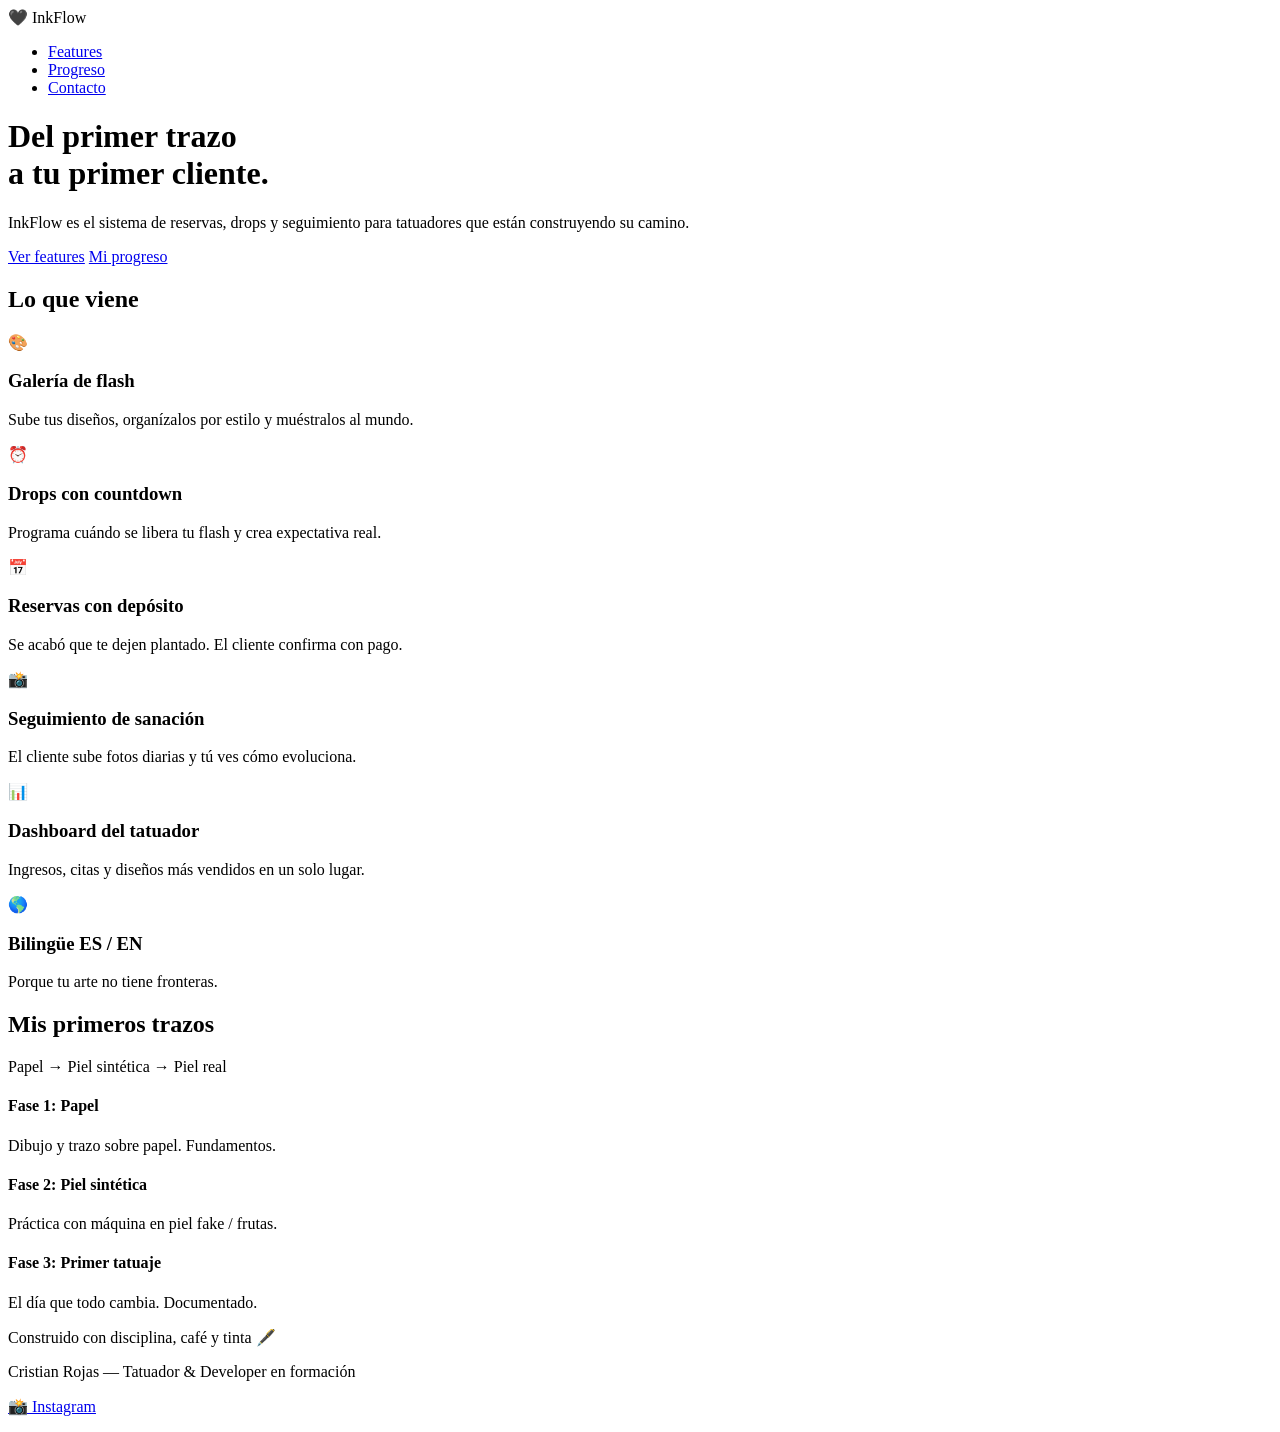
==== index.html @ c4657216 "Add Instagram link to footer" ====
<!DOCTYPE html>
<html lang="es">
<head>
  <meta charset="UTF-8">
  <meta name="viewport" content="width=device-width, initial-scale=1.0">
  <title>InkFlow — Reservas y drops para tatuadores</title>
 <link rel="stylesheet" href="styles.css">
</head>
<body>

  <!-- NAVEGACIÓN -->
  <nav class="nav">
    <div class="nav__logo">🖤 InkFlow</div>
    <ul class="nav__links">
      <li><a href="#features">Features</a></li>
      <li><a href="#trazo">Progreso</a></li>
      <li><a href="#contacto">Contacto</a></li>
    </ul>
  </nav>

  <!-- HERO -->
  <header class="hero">
    <h1 class="hero__title">Del primer trazo<br>a tu primer cliente.</h1>
    <p class="hero__subtitle">
      InkFlow es el sistema de reservas, drops y seguimiento para tatuadores
      que están construyendo su camino.
    </p>
    <div class="hero__buttons">
      <a href="#features" class="btn btn--primary">Ver features</a>
      <a href="#trazo" class="btn btn--ghost">Mi progreso</a>
    </div>
  </header>

  <!-- FEATURES -->
  <section class="features" id="features">
    <h2 class="section-title">Lo que viene</h2>
    <div class="features__grid">
      <article class="card">
        <div class="card__icon">🎨</div>
        <h3>Galería de flash</h3>
        <p>Sube tus diseños, organízalos por estilo y muéstralos al mundo.</p>
      </article>
      <article class="card">
        <div class="card__icon">⏰</div>
        <h3>Drops con countdown</h3>
        <p>Programa cuándo se libera tu flash y crea expectativa real.</p>
      </article>
      <article class="card">
        <div class="card__icon">📅</div>
        <h3>Reservas con depósito</h3>
        <p>Se acabó que te dejen plantado. El cliente confirma con pago.</p>
      </article>
      <article class="card">
        <div class="card__icon">📸</div>
        <h3>Seguimiento de sanación</h3>
        <p>El cliente sube fotos diarias y tú ves cómo evoluciona.</p>
      </article>
      <article class="card">
        <div class="card__icon">📊</div>
        <h3>Dashboard del tatuador</h3>
        <p>Ingresos, citas y diseños más vendidos en un solo lugar.</p>
      </article>
      <article class="card">
        <div class="card__icon">🌎</div>
        <h3>Bilingüe ES / EN</h3>
        <p>Porque tu arte no tiene fronteras.</p>
      </article>
    </div>
  </section>

  <!-- TIMELINE DE PROGRESO -->
  <section class="timeline" id="trazo">
    <h2 class="section-title">Mis primeros trazos</h2>
    <p class="section-subtitle">Papel → Piel sintética → Piel real</p>
    <div class="timeline__container">
      <div class="timeline__item timeline__item--active">
        <span class="timeline__dot"></span>
        <h4>Fase 1: Papel</h4>
        <p>Dibujo y trazo sobre papel. Fundamentos.</p>
      </div>
      <div class="timeline__item">
        <span class="timeline__dot"></span>
        <h4>Fase 2: Piel sintética</h4>
        <p>Práctica con máquina en piel fake / frutas.</p>
      </div>
      <div class="timeline__item">
        <span class="timeline__dot"></span>
        <h4>Fase 3: Primer tatuaje</h4>
        <p>El día que todo cambia. Documentado.</p>
      </div>
    </div>
  </section>

  <!-- FOOTER -->
  <footer class="footer" id="contacto">
    <p>Construido con disciplina, café y tinta 🖋️</p>
    <p class="footer__author">Cristian Rojas — Tatuador & Developer en formación</p>
      <p class="footer__social">
    <a href="https://www.instagram.com/cristian_rojas328/?__pwa=1#" target="_blank">📸 Instagram</a>
  </p>
  </footer>

  <script src="js/main.js"></script>
</body>
</html>
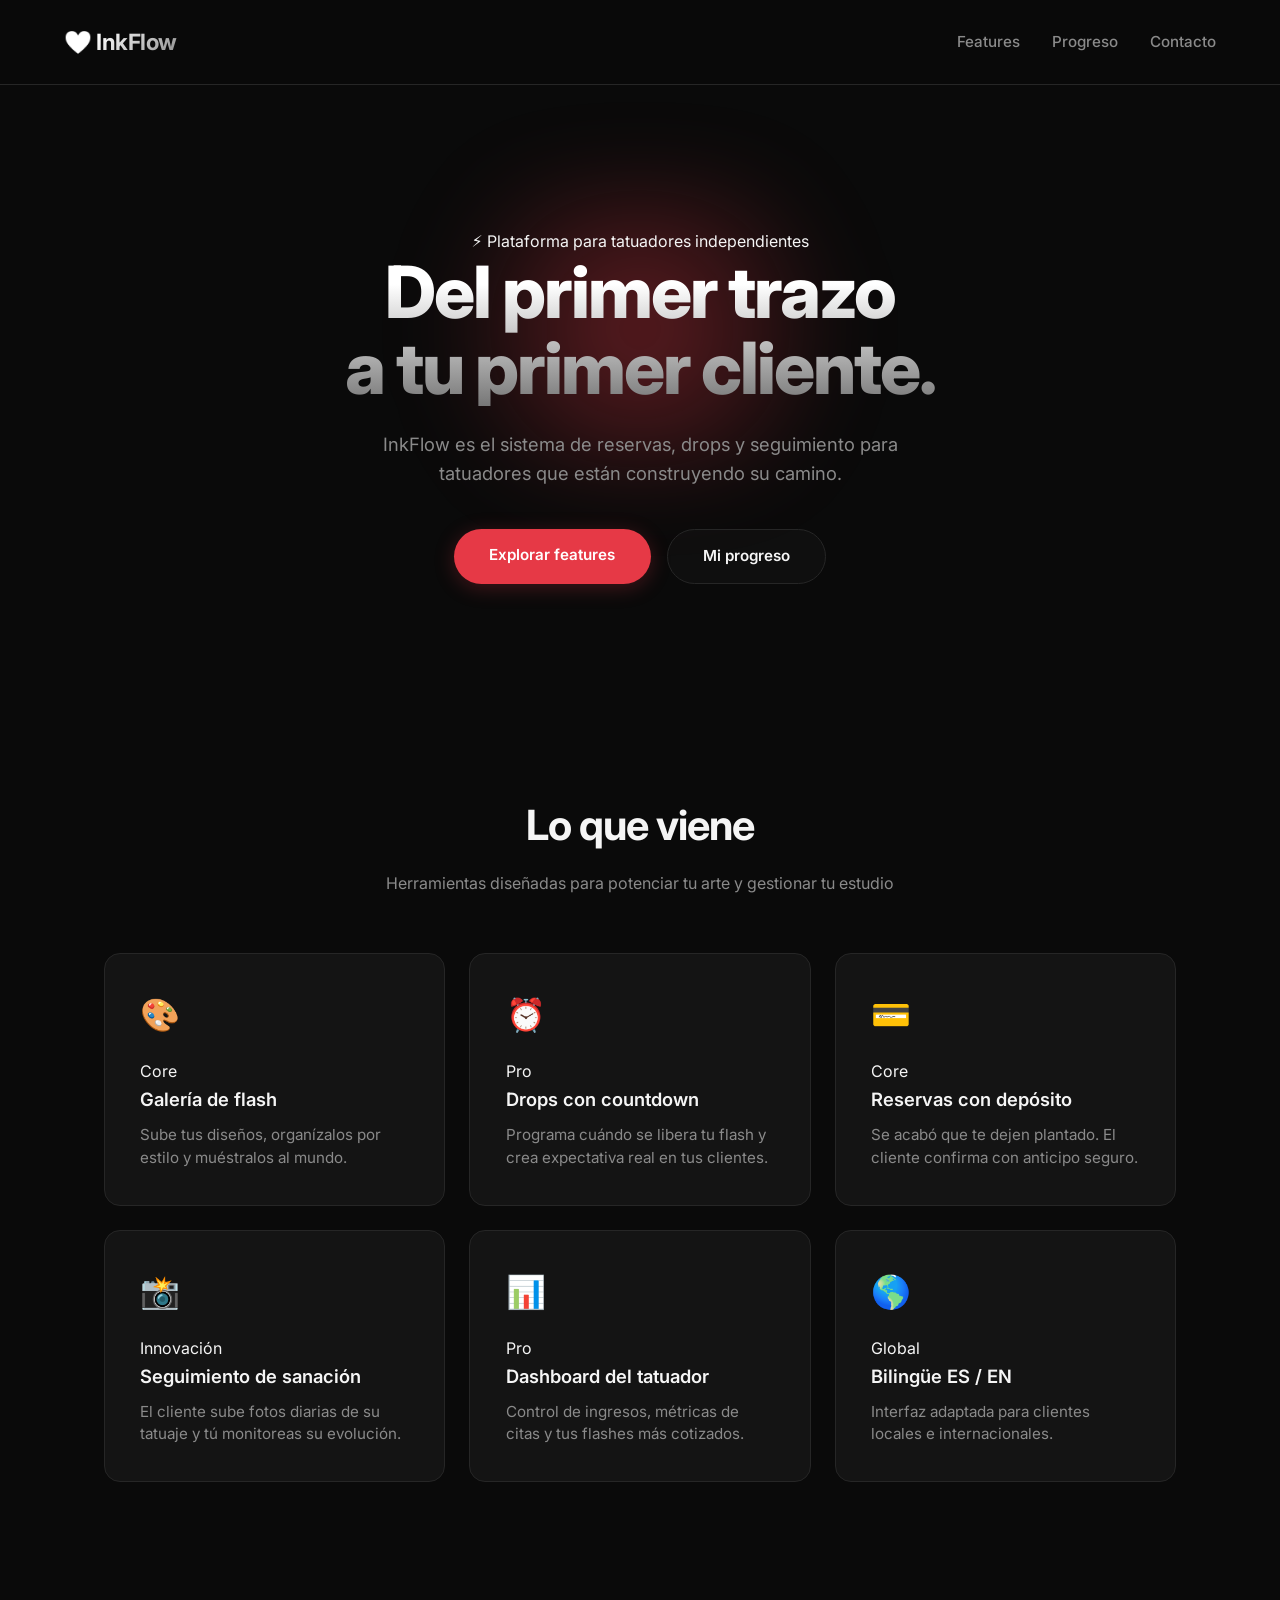
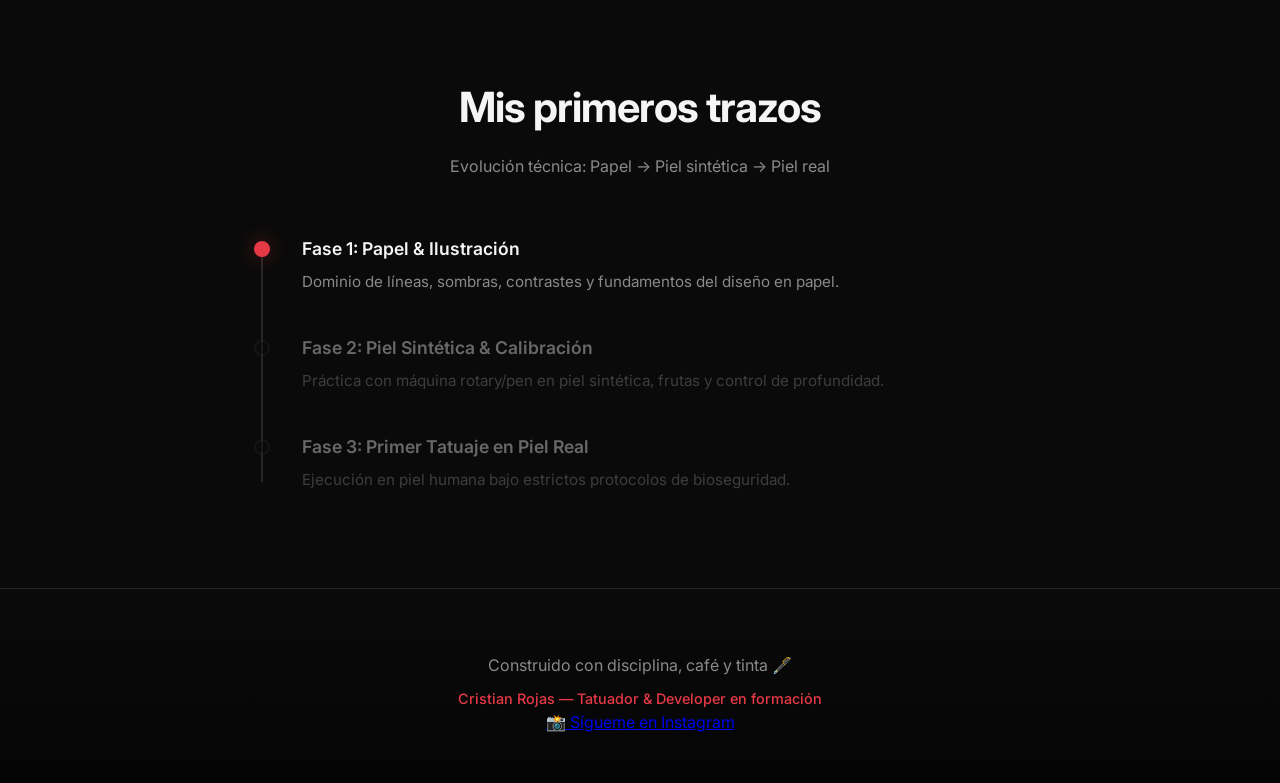
==== commit 070831b4: "Refactor index.html for clarity and structure Updated various sections of the HTML for improved clar" ====
--- a/index.html
+++ b/index.html
@@ -4,13 +4,21 @@
   <meta charset="UTF-8">
   <meta name="viewport" content="width=device-width, initial-scale=1.0">
   <title>InkFlow — Reservas y drops para tatuadores</title>
- <link rel="stylesheet" href="styles.css">
+  
+  <!-- Tipografía Inter & Font Awesome Icons -->
+  <link rel="preconnect" href="https://fonts.googleapis.com">
+  <link rel="preconnect" href="https://fonts.gstatic.com" crossorigin>
+  <link href="https://fonts.googleapis.com/css2?family=Inter:wght@400;500;600;700;800&display=swap" rel="stylesheet">
+  
+  <link rel="stylesheet" href="styles.css">
 </head>
 <body>
 
   <!-- NAVEGACIÓN -->
   <nav class="nav">
-    <div class="nav__logo">🖤 InkFlow</div>
+    <div class="nav__logo">
+      <span class="logo__icon">🖤</span> InkFlow
+    </div>
     <ul class="nav__links">
       <li><a href="#features">Features</a></li>
       <li><a href="#trazo">Progreso</a></li>
@@ -20,13 +28,14 @@
 
   <!-- HERO -->
   <header class="hero">
+    <div class="hero__badge">⚡ Plataforma para tatuadores independientes</div>
     <h1 class="hero__title">Del primer trazo<br>a tu primer cliente.</h1>
     <p class="hero__subtitle">
       InkFlow es el sistema de reservas, drops y seguimiento para tatuadores
       que están construyendo su camino.
     </p>
     <div class="hero__buttons">
-      <a href="#features" class="btn btn--primary">Ver features</a>
+      <a href="#features" class="btn btn--primary">Explorar features</a>
       <a href="#trazo" class="btn btn--ghost">Mi progreso</a>
     </div>
   </header>
@@ -34,36 +43,61 @@
   <!-- FEATURES -->
   <section class="features" id="features">
     <h2 class="section-title">Lo que viene</h2>
+    <p class="section-subtitle">Herramientas diseñadas para potenciar tu arte y gestionar tu estudio</p>
+
     <div class="features__grid">
       <article class="card">
-        <div class="card__icon">🎨</div>
+        <div class="card__header">
+          <div class="card__icon">🎨</div>
+          <span class="badge badge--alpha">Core</span>
+        </div>
         <h3>Galería de flash</h3>
         <p>Sube tus diseños, organízalos por estilo y muéstralos al mundo.</p>
       </article>
+
       <article class="card">
-        <div class="card__icon">⏰</div>
+        <div class="card__header">
+          <div class="card__icon">⏰</div>
+          <span class="badge badge--hot">Pro</span>
+        </div>
         <h3>Drops con countdown</h3>
-        <p>Programa cuándo se libera tu flash y crea expectativa real.</p>
+        <p>Programa cuándo se libera tu flash y crea expectativa real en tus clientes.</p>
       </article>
+
       <article class="card">
-        <div class="card__icon">📅</div>
+        <div class="card__header">
+          <div class="card__icon">💳</div>
+          <span class="badge badge--alpha">Core</span>
+        </div>
         <h3>Reservas con depósito</h3>
-        <p>Se acabó que te dejen plantado. El cliente confirma con pago.</p>
+        <p>Se acabó que te dejen plantado. El cliente confirma con anticipo seguro.</p>
       </article>
+
       <article class="card">
-        <div class="card__icon">📸</div>
+        <div class="card__header">
+          <div class="card__icon">📸</div>
+          <span class="badge badge--beta">Innovación</span>
+        </div>
         <h3>Seguimiento de sanación</h3>
-        <p>El cliente sube fotos diarias y tú ves cómo evoluciona.</p>
+        <p>El cliente sube fotos diarias de su tatuaje y tú monitoreas su evolución.</p>
       </article>
+
       <article class="card">
-        <div class="card__icon">📊</div>
+        <div class="card__header">
+          <div class="card__icon">📊</div>
+          <span class="badge badge--hot">Pro</span>
+        </div>
         <h3>Dashboard del tatuador</h3>
-        <p>Ingresos, citas y diseños más vendidos en un solo lugar.</p>
+        <p>Control de ingresos, métricas de citas y tus flashes más cotizados.</p>
       </article>
+
       <article class="card">
-        <div class="card__icon">🌎</div>
+        <div class="card__header">
+          <div class="card__icon">🌎</div>
+          <span class="badge badge--alpha">Global</span>
+        </div>
         <h3>Bilingüe ES / EN</h3>
-        <p>Porque tu arte no tiene fronteras.</p>
+        <p>Interfaz adaptada para clientes locales e internacionales.</p>
       </article>
     </div>
   </section>
@@ -71,38 +105,48 @@
   <!-- TIMELINE DE PROGRESO -->
   <section class="timeline" id="trazo">
     <h2 class="section-title">Mis primeros trazos</h2>
-    <p class="section-subtitle">Papel → Piel sintética → Piel real</p>
+    <p class="section-subtitle">Evolución técnica: Papel → Piel sintética → Piel real</p>
+
     <div class="timeline__container">
       <div class="timeline__item timeline__item--active">
         <span class="timeline__dot"></span>
-        <h4>Fase 1: Papel</h4>
-        <p>Dibujo y trazo sobre papel. Fundamentos.</p>
+        <div class="timeline__content">
+          <h4>Fase 1: Papel & Ilustración</h4>
+          <p>Dominio de líneas, sombras, contrastes y fundamentos del diseño en papel.</p>
+        </div>
       </div>
+
       <div class="timeline__item">
         <span class="timeline__dot"></span>
-        <h4>Fase 2: Piel sintética</h4>
-        <p>Práctica con máquina en piel fake / frutas.</p>
+        <div class="timeline__content">
+          <h4>Fase 2: Piel Sintética & Calibración</h4>
+          <p>Práctica con máquina rotary/pen en piel sintética, frutas y control de profundidad.</p>
+        </div>
       </div>
+
       <div class="timeline__item">
         <span class="timeline__dot"></span>
-        <h4>Fase 3: Primer tatuaje</h4>
-        <p>El día que todo cambia. Documentado.</p>
+        <div class="timeline__content">
+          <h4>Fase 3: Primer Tatuaje en Piel Real</h4>
+          <p>Ejecución en piel humana bajo estrictos protocolos de bioseguridad.</p>
+        </div>
       </div>
     </div>
   </section>
 
   <!-- FOOTER -->
   <footer class="footer" id="contacto">
-    <p>Construido con disciplina, café y tinta 🖋️</p>
-    <p class="footer__author">Cristian Rojas — Tatuador & Developer en formación</p>
-      <p class="footer__social">
-    <a href="https://www.instagram.com/cristian_rojas328/?__pwa=1#" target="_blank">📸 Instagram</a>
-  </p>
+    <div class="footer__content">
+      <p class="footer__quote">Construido con disciplina, café y tinta 🖋️</p>
+      <p class="footer__author">Cristian Rojas — Tatuador & Developer en formación</p>
+      <div class="footer__social">
+        <a href="https://www.instagram.com/cristian_rojas328/?__pwa=1#" target="_blank" rel="noopener noreferrer" class="social-link">
+          📸 Sígueme en Instagram
+        </a>
+      </div>
+    </div>
   </footer>
 
   <script src="js/main.js"></script>
 </body>
 </html>
-
-
-
--- a/styles.css
+++ b/styles.css
@@ -0,0 +1,355 @@
+/* ===========================
+   INKFLOW — Estilos base Pro
+   =========================== */
+
+:root {
+  --bg: #0a0a0a;
+  --bg-soft: #141414;
+  --border: #262626;
+  --text: #f5f5f5;
+  --text-muted: #8a8a8a;
+  --accent: #e63946;
+  --accent-glow: rgba(230, 57, 70, 0.4);
+}
+
+/* Corrección del selector universal */
+* {
+  margin: 0;
+  padding: 0;
+  box-sizing: border-box;
+}
+
+/* Selección de texto con estilo */
+::selection {
+  background: var(--accent);
+  color: #fff;
+}
+
+/* Scrollbar personalizada para modo oscuro */
+::-webkit-scrollbar {
+  width: 8px;
+}
+::-webkit-scrollbar-track {
+  background: var(--bg);
+}
+::-webkit-scrollbar-thumb {
+  background: var(--border);
+  border-radius: 4px;
+  transition: background 0.3s;
+}
+::-webkit-scrollbar-thumb:hover {
+  background: var(--accent);
+}
+
+html { 
+  scroll-behavior: smooth; 
+}
+
+body {
+  background: var(--bg);
+  color: var(--text);
+  font-family: 'Inter', system-ui, -apple-system, sans-serif;
+  line-height: 1.6;
+  overflow-x: hidden;
+}
+
+/* ===========================
+   NAVEGACIÓN
+   =========================== */
+.nav {
+  display: flex;
+  justify-content: space-between;
+  align-items: center;
+  padding: 1.5rem 5%;
+  border-bottom: 1px solid var(--border);
+  position: sticky;
+  top: 0;
+  background: rgba(10, 10, 10, 0.85);
+  backdrop-filter: blur(12px);
+  -webkit-backdrop-filter: blur(12px);
+  z-index: 100;
+}
+
+.nav__logo {
+  font-size: 1.4rem;
+  font-weight: 700;
+  letter-spacing: -0.5px;
+  background: linear-gradient(135deg, #fff 30%, var(--text-muted) 100%);
+  -webkit-background-clip: text;
+  -webkit-text-fill-color: transparent;
+}
+
+.nav__links {
+  display: flex;
+  gap: 2rem;
+  list-style: none;
+}
+
+.nav__links a {
+  color: var(--text-muted);
+  text-decoration: none;
+  font-size: 0.95rem;
+  font-weight: 500;
+  transition: color 0.2s ease;
+}
+
+.nav__links a:hover { 
+  color: var(--accent); 
+}
+
+/* ===========================
+   HERO (Con brillo ambiental)
+   =========================== */
+.hero {
+  padding: 9rem 5% 7rem;
+  text-align: center;
+  max-width: 900px;
+  margin: 0 auto;
+  position: relative;
+}
+
+/* Luz de fondo ambiental para capturar atención */
+.hero::before {
+  content: '';
+  position: absolute;
+  top: 40%;
+  left: 50%;
+  transform: translate(-50%, -50%);
+  width: 500px;
+  height: 300px;
+  background: radial-gradient(circle, var(--accent-glow) 0%, rgba(10,10,10,0) 70%);
+  z-index: -1;
+  pointer-events: none;
+  filter: blur(40px);
+}
+
+.hero__title {
+  font-size: clamp(2.5rem, 6vw, 4.5rem);
+  font-weight: 800;
+  line-height: 1.05;
+  letter-spacing: -2px;
+  margin-bottom: 1.5rem;
+  background: linear-gradient(180deg, #fff 20%, #777 100%);
+  -webkit-background-clip: text;
+  -webkit-text-fill-color: transparent;
+  background-clip: text;
+}
+
+.hero__subtitle {
+  font-size: 1.15rem;
+  color: var(--text-muted);
+  max-width: 600px;
+  margin: 0 auto 2.5rem;
+}
+
+.hero__buttons {
+  display: flex;
+  gap: 1rem;
+  justify-content: center;
+  flex-wrap: wrap;
+}
+
+.btn {
+  padding: 0.9rem 2.2rem;
+  border-radius: 999px;
+  text-decoration: none;
+  font-weight: 600;
+  font-size: 0.95rem;
+  transition: all 0.25s cubic-bezier(0.16, 1, 0.3, 1);
+  display: inline-block;
+  cursor: pointer;
+}
+
+.btn--primary {
+  background: var(--accent);
+  color: #fff;
+  box-shadow: 0 4px 20px rgba(230, 57, 70, 0.25);
+}
+
+.btn--primary:hover {
+  transform: translateY(-3px);
+  box-shadow: 0 12px 35px var(--accent-glow);
+}
+
+.btn--ghost {
+  border: 1px solid var(--border);
+  color: var(--text);
+  background: rgba(255, 255, 255, 0.02);
+}
+
+.btn--ghost:hover {
+  border-color: var(--accent);
+  color: var(--accent);
+  background: rgba(230, 57, 70, 0.05);
+}
+
+/* ===========================
+   FEATURES
+   =========================== */
+.features {
+  padding: 6rem 5%;
+  max-width: 1200px;
+  margin: 0 auto;
+}
+
+.section-title {
+  font-size: clamp(1.8rem, 4vw, 2.6rem);
+  font-weight: 700;
+  text-align: center;
+  margin-bottom: 0.8rem;
+  letter-spacing: -1px;
+}
+
+.section-subtitle {
+  text-align: center;
+  color: var(--text-muted);
+  margin-bottom: 3.5rem;
+  font-size: 1rem;
+}
+
+.features__grid {
+  display: grid;
+  grid-template-columns: repeat(auto-fit, minmax(280px, 1fr));
+  gap: 1.5rem;
+}
+
+.card {
+  background: var(--bg-soft);
+  border: 1px solid var(--border);
+  border-radius: 16px;
+  padding: 2.2rem;
+  transition: all 0.3s cubic-bezier(0.16, 1, 0.3, 1);
+  position: relative;
+  overflow: hidden;
+}
+
+.card::after {
+  content: '';
+  position: absolute;
+  inset: 0;
+  border-radius: 16px;
+  border: 1px solid var(--accent);
+  opacity: 0;
+  transition: opacity 0.3s ease;
+  pointer-events: none;
+}
+
+.card:hover {
+  transform: translateY(-6px);
+  border-color: transparent;
+  box-shadow: 0 15px 35px rgba(0, 0, 0, 0.5);
+}
+
+.card:hover::after {
+  opacity: 0.4;
+}
+
+.card__icon {
+  font-size: 2rem;
+  margin-bottom: 1.2rem;
+}
+
+.card h3 {
+  font-size: 1.15rem;
+  margin-bottom: 0.6rem;
+  font-weight: 600;
+}
+
+.card p {
+  color: var(--text-muted);
+  font-size: 0.95rem;
+  line-height: 1.5;
+}
+
+/* ===========================
+   TIMELINE
+   =========================== */
+.timeline {
+  padding: 6rem 5%;
+  max-width: 900px;
+  margin: 0 auto;
+}
+
+.timeline__container {
+  display: flex;
+  flex-direction: column;
+  gap: 2.5rem;
+  position: relative;
+  padding-left: 2rem;
+}
+
+.timeline__container::before {
+  content: '';
+  position: absolute;
+  left: 7px;
+  top: 10px;
+  bottom: 10px;
+  width: 2px;
+  background: var(--border);
+}
+
+.timeline__item {
+  position: relative;
+  padding-left: 1rem;
+  opacity: 0.4;
+  transition: opacity 0.3s ease;
+}
+
+.timeline__item--active { 
+  opacity: 1; 
+}
+
+.timeline__dot {
+  position: absolute;
+  left: -2rem;
+  top: 6px;
+  width: 16px;
+  height: 16px;
+  border-radius: 50%;
+  background: var(--bg);
+  border: 2px solid var(--border);
+  transition: all 0.3s ease;
+}
+
+.timeline__item--active .timeline__dot {
+  background: var(--accent);
+  border-color: var(--accent);
+  box-shadow: 0 0 20px var(--accent-glow);
+}
+
+.timeline__item h4 {
+  font-size: 1.1rem;
+  margin-bottom: 0.4rem;
+  font-weight: 600;
+}
+
+.timeline__item p {
+  color: var(--text-muted);
+  font-size: 0.95rem;
+}
+
+/* ===========================
+   FOOTER
+   =========================== */
+.footer {
+  padding: 4rem 5% 3rem;
+  text-align: center;
+  border-top: 1px solid var(--border);
+  color: var(--text-muted);
+  background: linear-gradient(to bottom, var(--bg), #050505);
+}
+
+.footer__author {
+  margin-top: 0.5rem;
+  font-size: 0.9rem;
+  color: var(--accent);
+  font-weight: 500;
+}
+
+/* ===========================
+   RESPONSIVE
+   =========================== */
+@media (max-width: 640px) {
+  .nav__links { display: none; }
+  .hero { padding: 6rem 5% 4rem; }
+}
